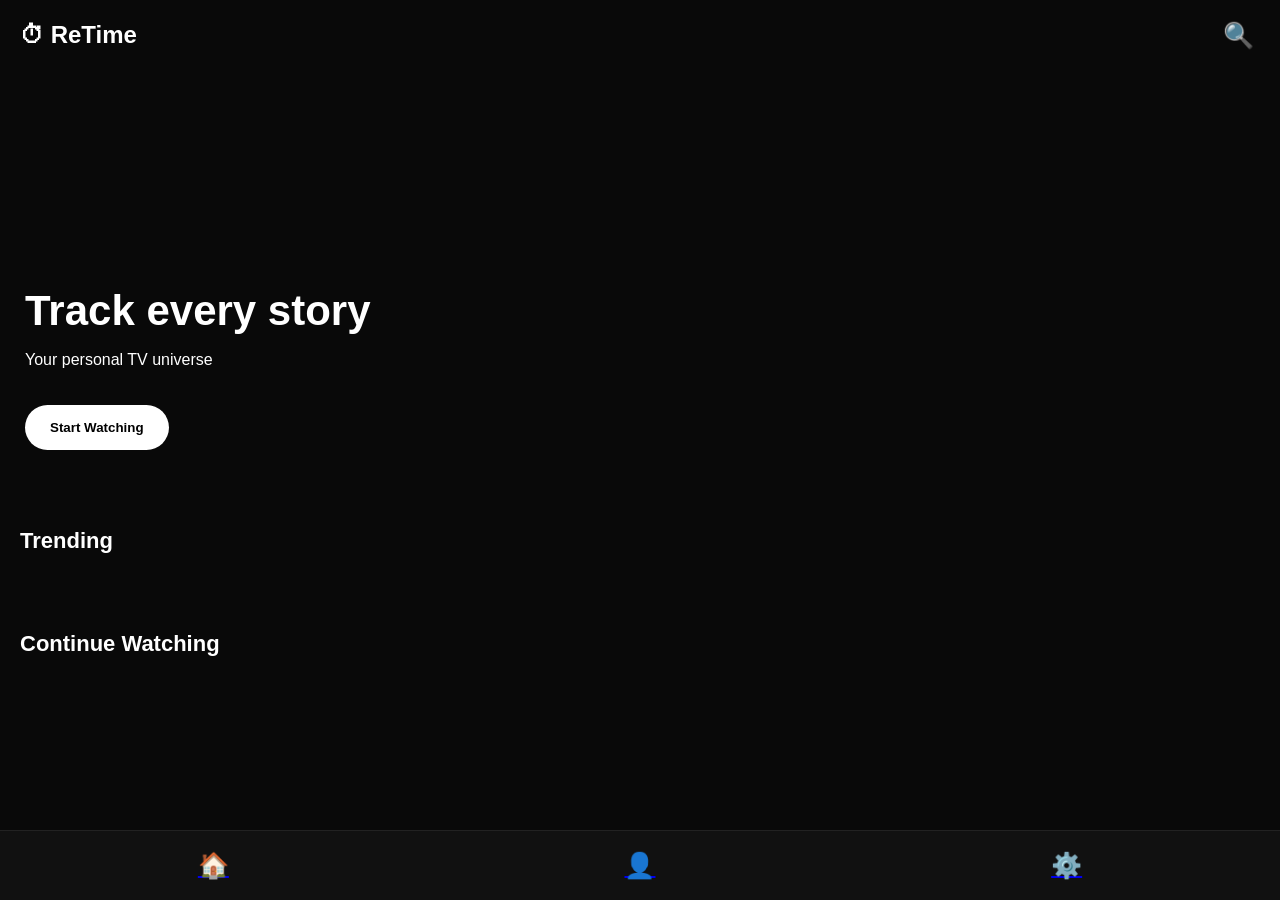
==== index.html @ de67141c "Add files via upload" ====
<!DOCTYPE html>
<html>

<head>

<title>ReTime</title>

<meta name="viewport" content="width=device-width,initial-scale=1">

<link rel="stylesheet" href="assets/css/style.css">

</head>


<body>


<header class="top">

<div class="logo">
⏱ ReTime
</div>

<button class="search-btn">
🔍
</button>

</header>



<section class="hero">

<div>

<h1>Track every story</h1>

<p>
Your personal TV universe
</p>


<button>
Start Watching
</button>


</div>

</section>



<section>

<h2>Trending</h2>

<div class="row" id="trending"></div>

</section>



<section>

<h2>Continue Watching</h2>

<div class="row" id="continue"></div>

</section>



<nav>

<a href="index.html">
🏠
</a>

<a href="profile.html">
👤
</a>

<a href="settings.html">
⚙️
</a>

</nav>



<script src="assets/js/shows.js"></script>


</body>

</html>
---- assets/css/style.css ----
*{
box-sizing:border-box;
}


body{

margin:0;

background:#090909;

color:white;

font-family:
Inter,Arial,sans-serif;

padding-bottom:80px;

}



.top{

height:70px;

display:flex;

justify-content:space-between;

align-items:center;

padding:20px;

position:sticky;

top:0;

background:
rgba(10,10,10,.8);

backdrop-filter:
blur(15px);

z-index:5;

}



.logo{

font-size:24px;

font-weight:800;

}



.search-btn{

background:none;

border:0;

font-size:25px;

color:white;

}



.hero{

height:420px;

padding:40px 25px;

display:flex;

align-items:end;


background:

linear-gradient(
transparent,
#090909
),

url("../images/hero.jpg");


background-size:cover;

}



.hero h1{

font-size:42px;

margin:0;

}



.hero button{

margin-top:20px;

padding:15px 25px;

border-radius:30px;

border:0;

background:white;

color:black;

font-weight:bold;

}



section{

padding:20px;

}



h2{

font-size:22px;

}



.row{

display:flex;

gap:15px;

overflow-x:auto;

scrollbar-width:none;

}



.row::-webkit-scrollbar{

display:none;

}



.card{

min-width:140px;

background:#151515;

border-radius:18px;

overflow:hidden;

transition:.3s;

}



.card:hover{

transform:scale(1.05);

}



.card img{

width:100%;

height:210px;

object-fit:cover;

}



.card p{

padding:10px;

margin:0;

font-weight:600;

}



.progress{

height:5px;

background:#333;

}



.progress span{

display:block;

height:100%;

background:#4f7cff;

}



nav{

position:fixed;

bottom:0;

left:0;

right:0;


height:70px;


background:#111;

display:flex;

justify-content:space-around;

align-items:center;


font-size:25px;


border-top:
1px solid #222;

}
@keyframes fade{

from{
opacity:0;
transform:translateY(20px);
}

to{
opacity:1;
}

}


.card{

animation:fade .5s;

}
.back-btn{

background:#222;

color:white;

border:none;

padding:12px 18px;

border-radius:20px;

cursor:pointer;

}



.profile-page{

padding:20px;

}



.profile-card{

background:#151515;

border-radius:25px;

padding:30px;

text-align:center;

}



.avatar{

width:120px;

height:120px;

border-radius:50%;

object-fit:cover;

}



.stats-card{

margin-top:20px;

display:flex;

justify-content:space-around;

background:#151515;

padding:20px;

border-radius:25px;

}



.badges{

display:flex;

gap:15px;

flex-wrap:wrap;

}



.badge{

background:#151515;

padding:20px;

border-radius:20px;

width:120px;

text-align:center;

}
.settings-page{

padding:20px;

}



.setting-card{

background:#151515;

border-radius:25px;

padding:20px;

margin-bottom:20px;

}



.setting-card button{

width:100%;

margin-top:10px;

padding:15px;

border:none;

border-radius:15px;

background:#2563eb;

color:white;

font-size:16px;

}



.setting-row{

display:flex;

justify-content:space-between;

align-items:center;

}



/* Toggle switch */

.switch{

position:relative;

width:55px;

height:30px;

}



.switch input{

display:none;

}



.switch span{

position:absolute;

inset:0;

background:#333;

border-radius:30px;

}



.switch span:before{

content:"";

position:absolute;

width:24px;

height:24px;

left:3px;

top:3px;

background:white;

border-radius:50%;

transition:.3s;

}



.switch input:checked + span{

background:#2563eb;

}



.switch input:checked + span:before{

transform:translateX(25px);

}



/* Light theme */

.light{

background:#eee;

color:#111;

}


.light .setting-card,
.light .profile-card,
.light .stats-card{

background:white;

}
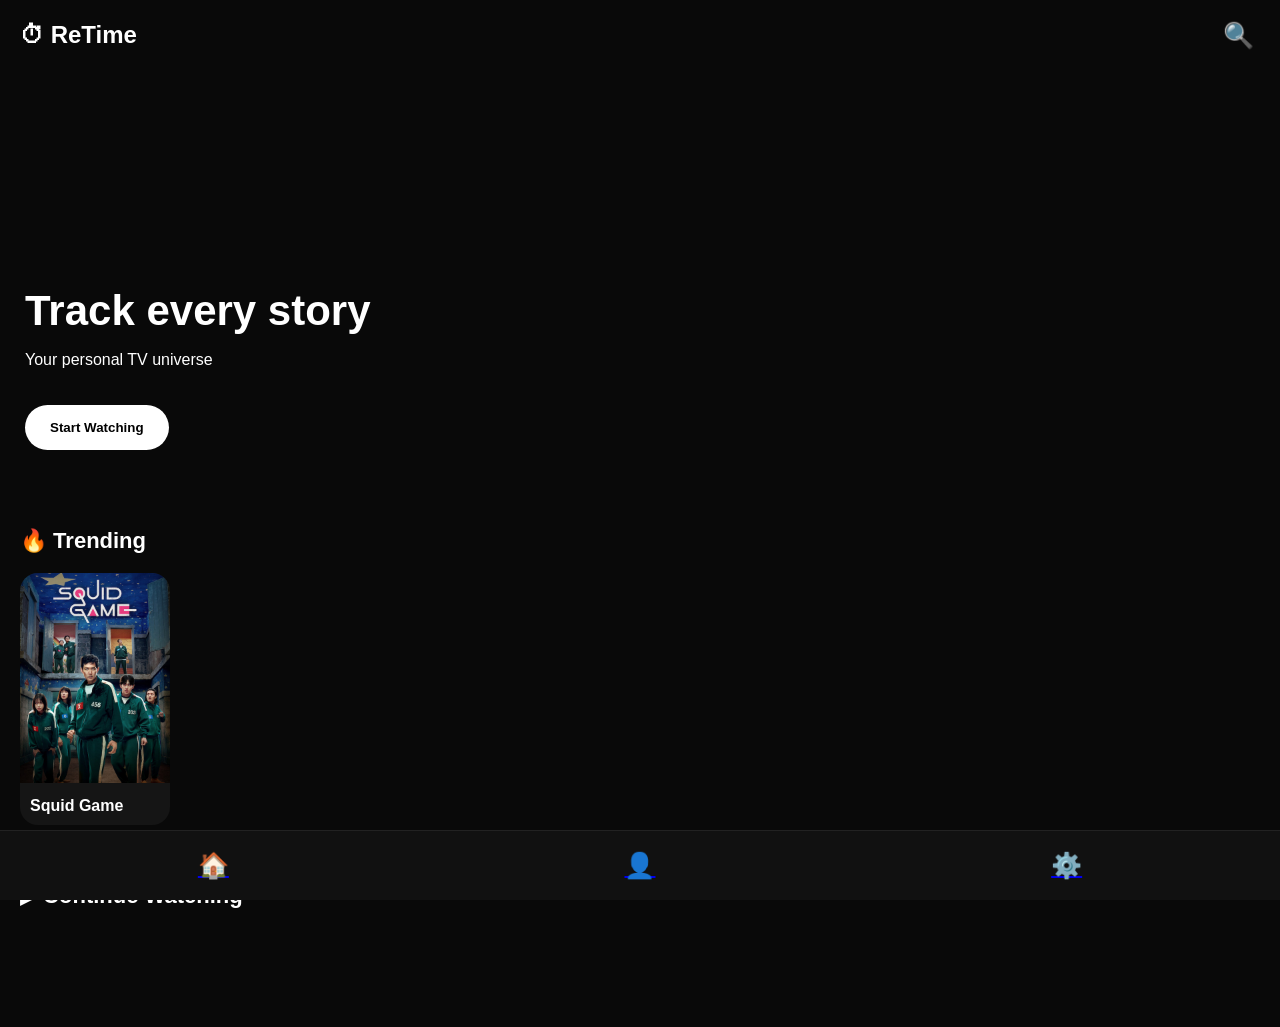
==== commit 3b3ff73f: "Add files via upload" ====
--- a/index.html
+++ b/index.html
@@ -1,11 +1,12 @@
 <!DOCTYPE html>
-<html>
+<html lang="en">
 
 <head>
 
+<meta charset="UTF-8">
+<meta name="viewport" content="width=device-width, initial-scale=1.0">
+
 <title>ReTime</title>
-
-<meta name="viewport" content="width=device-width,initial-scale=1">
 
 <link rel="stylesheet" href="assets/css/style.css">
 
@@ -21,75 +22,465 @@
 ⏱ ReTime
 </div>
 
-<button class="search-btn">
+
+<button class="search-btn" onclick="openSearch()">
 🔍
 </button>
 
+
 </header>
 
 
 
+
+
+<!-- SEARCH -->
+
+<div id="searchBox" class="search-hidden">
+
+<input
+id="search"
+placeholder="Search shows..."
+autocomplete="off"
+>
+
+
+<div id="searchResults"></div>
+
+
+</div>
+
+
+
+
+
+
+
+<!-- HERO -->
+
 <section class="hero">
 
+
 <div>
 
-<h1>Track every story</h1>
+
+<h1>
+Track every story
+</h1>
+
 
 <p>
 Your personal TV universe
 </p>
 
 
-<button>
+<button onclick="goTrending()">
+
 Start Watching
+
 </button>
 
 
 </div>
 
+
 </section>
 
 
 
+
+
+
+
+<!-- TRENDING -->
+
 <section>
 
-<h2>Trending</h2>
-
-<div class="row" id="trending"></div>
+
+<h2>
+🔥 Trending
+</h2>
+
+
+<div class="row" id="trending">
+
+</div>
+
 
 </section>
 
 
 
+
+
+
+
+<!-- CONTINUE WATCHING -->
+
 <section>
 
-<h2>Continue Watching</h2>
-
-<div class="row" id="continue"></div>
+
+<h2>
+▶ Continue Watching
+</h2>
+
+
+<div class="row" id="continue">
+
+</div>
+
 
 </section>
 
 
 
+
+
+
+
+
+<!-- NAVIGATION -->
+
 <nav>
+
 
 <a href="index.html">
 🏠
 </a>
 
+
 <a href="profile.html">
 👤
 </a>
 
+
 <a href="settings.html">
 ⚙️
 </a>
 
+
 </nav>
 
 
 
-<script src="assets/js/shows.js"></script>
+
+
+
+
+<script>
+
+
+let allShows = [];
+
+
+
+
+// LOAD SHOW DATABASE
+
+fetch("data/shows.json")
+
+.then(res => res.json())
+
+.then(shows => {
+
+
+allShows = shows;
+
+
+loadShows(shows);
+
+
+});
+
+
+
+
+
+
+
+// DISPLAY SHOW CARDS
+
+function loadShows(shows){
+
+
+let container =
+document.getElementById("trending");
+
+
+container.innerHTML="";
+
+
+
+shows.forEach(show=>{
+
+
+let card =
+document.createElement("div");
+
+
+card.className="card";
+
+
+
+card.innerHTML=`
+
+<img src="${show.poster}">
+
+
+<p>
+${show.title}
+</p>
+
+`;
+
+
+
+card.onclick=()=>{
+
+
+window.location.href =
+"show.html?id="+show.id;
+
+
+};
+
+
+
+container.appendChild(card);
+
+
+
+});
+
+
+}
+
+
+
+
+
+
+
+// SEARCH OPEN
+
+function openSearch(){
+
+
+let box =
+document.getElementById("searchBox");
+
+
+box.classList.toggle(
+"search-hidden"
+);
+
+
+
+if(!box.classList.contains("search-hidden")){
+
+
+document
+.getElementById("search")
+.focus();
+
+
+}
+
+
+}
+
+
+
+
+
+
+
+
+
+// LIVE SEARCH
+
+
+document
+.getElementById("search")
+.addEventListener(
+"input",
+function(){
+
+
+let query =
+this.value
+.toLowerCase()
+.trim();
+
+
+
+let results =
+document.getElementById(
+"searchResults"
+);
+
+
+
+results.innerHTML="";
+
+
+
+if(query.length === 0){
+
+
+results.style.display="none";
+
+
+return;
+
+
+}
+
+
+
+
+
+let matches =
+allShows.filter(show =>
+
+
+show.title
+.toLowerCase()
+.includes(query)
+
+
+);
+
+
+
+
+
+
+if(matches.length===0){
+
+
+results.innerHTML=`
+
+<div class="no-result">
+
+No shows found
+
+</div>
+
+`;
+
+
+results.style.display="block";
+
+
+return;
+
+
+}
+
+
+
+
+
+
+results.style.display="block";
+
+
+
+
+
+matches
+.slice(0,10)
+.forEach(show=>{
+
+
+let item =
+document.createElement("div");
+
+
+
+item.className=
+"search-result";
+
+
+
+item.innerHTML=`
+
+<img src="${show.poster}">
+
+
+<div>
+
+<b>
+${show.title}
+</b>
+
+
+<br>
+
+
+<span>
+${show.year || ""}
+</span>
+
+
+</div>
+
+
+`;
+
+
+
+item.onclick=()=>{
+
+
+window.location.href =
+"show.html?id="+show.id;
+
+
+};
+
+
+
+results.appendChild(item);
+
+
+
+});
+
+
+
+
+});
+
+
+
+
+
+
+
+
+// SCROLL TO SHOWS
+
+function goTrending(){
+
+
+document
+.getElementById("trending")
+.scrollIntoView({
+
+behavior:"smooth"
+
+});
+
+
+}
+
+
+
+
+</script>
+
 
 
 </body>
--- a/assets/css/style.css
+++ b/assets/css/style.css
@@ -532,4 +532,207 @@
 
 background:white;
 
+}
+.search-hidden{
+
+display:none;
+
+}
+
+
+#searchBox{
+
+padding:20px;
+
+}
+
+
+#searchBox input{
+
+width:100%;
+
+padding:15px;
+
+border-radius:20px;
+
+border:none;
+
+background:#222;
+
+color:white;
+
+}
+
+
+
+.card{
+
+cursor:pointer;
+
+}
+
+
+.card:active{
+
+transform:scale(.95);
+
+}
+.search-hidden{
+
+display:none;
+
+}
+
+
+
+#searchBox{
+
+position:absolute;
+
+top:70px;
+
+left:20px;
+
+right:20px;
+
+z-index:20;
+
+}
+
+
+
+#searchBox input{
+
+
+width:100%;
+
+padding:15px;
+
+border-radius:20px;
+
+border:none;
+
+background:#222;
+
+color:white;
+
+font-size:16px;
+
+
+}
+
+
+
+
+#searchResults{
+
+
+background:#151515;
+
+border-radius:20px;
+
+overflow:hidden;
+
+margin-top:10px;
+
+
+}
+
+
+
+.search-result{
+
+
+display:flex;
+
+align-items:center;
+
+gap:15px;
+
+padding:12px;
+
+cursor:pointer;
+
+
+}
+
+
+
+.search-result:hover{
+
+
+background:#222;
+
+
+}
+
+
+
+.search-result img{
+
+
+width:45px;
+
+height:65px;
+
+object-fit:cover;
+
+border-radius:8px;
+
+
+}
+
+
+
+.search-result b{
+
+
+font-size:16px;
+
+
+}
+
+
+
+.search-result span{
+
+
+color:#888;
+
+
+}
+
+
+
+.no-result{
+
+
+padding:20px;
+
+text-align:center;
+
+color:#aaa;
+
+
+}
+
+
+
+
+.card{
+
+
+cursor:pointer;
+
+
+}
+
+
+
+.card img{
+
+
+pointer-events:none;
+
+
 }
